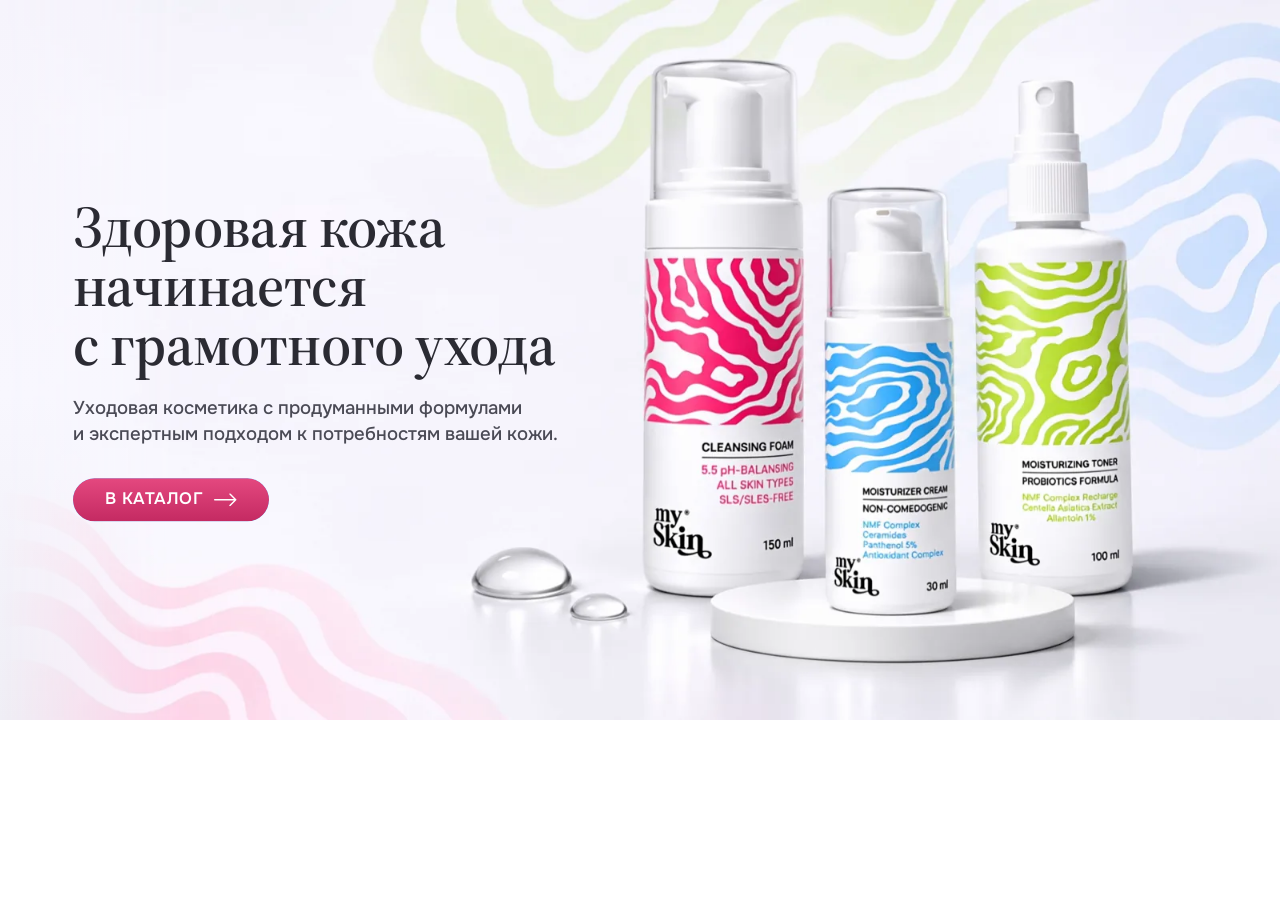
==== index.html @ d5d33ec2 "Add files via upload" ====
<!DOCTYPE html>
<html lang="ru"><head><meta charset="utf-8"><meta name="viewport" content="width=device-width,initial-scale=1">
<title>My Skin — первый экран</title>
<link rel="preconnect" href="https://fonts.googleapis.com"><link rel="preconnect" href="https://fonts.gstatic.com" crossorigin>
<link rel="stylesheet" href="https://fonts.googleapis.com/css2?family=Onest:wght@400;500;600&family=Source+Serif+4:opsz,wght@8..60,600&display=swap">
<link rel="stylesheet" href="hero.css"><style>body{margin:0}</style></head><body>
<section class="mskh" id="mskh" data-d="video/hero-desktop.mp4" data-m="video/hero-mobile.mp4" aria-label="My Skin">
<script>(function(s){if(!(window.matchMedia&&matchMedia('(prefers-reduced-motion: reduce)').matches))s.parentNode.className+=' mskh--js'})(document.currentScript)</script>
<div class="mskh-media">
<img class="mskh-fb mskh-fb--d" src="video/poster-desktop.webp" alt="Косметика My Skin: пенка, крем и тоник" width="1600" height="900">
<img class="mskh-fb mskh-fb--m" src="video/poster-mobile.webp" alt="Косметика My Skin: пенка, крем и тоник" width="720" height="1280">
<video class="mskh-video" muted playsinline preload="auto" aria-hidden="true"></video>
</div>
<div class="mskh-text">
<h1 class="mskh-h1">Здоровая кожа <br class="mskh-br">начинается <br class="mskh-br">с грамотного ухода</h1>
<p class="mskh-sub">Уходовая косметика с продуманными формулами <br class="mskh-br">и экспертным подходом к потребностям вашей кожи.</p>
<a class="mskh-btn" href="#catalog"><span>В КАТАЛОГ</span><svg viewBox="0 0 36 20" aria-hidden="true"><path d="M1 10h33M25 1l9 9-9 9" fill="none" stroke="currentColor" stroke-width="2.2" stroke-linecap="round" stroke-linejoin="round"/></svg></a>
</div>
</section>
<script src="hero.js"></script>
</body></html>
---- hero.css ----
/* My Skin — первый экран с видео. Все классы с префиксом mskh- (изолировано от Tilda) */
.mskh,.mskh *{box-sizing:border-box}
.mskh{--mskh-off:150px;position:relative;width:100%;height:min(calc(100vh - var(--mskh-off)),56.25vw);overflow:hidden;isolation:isolate;margin:0;font-family:'Onest',Arial,sans-serif;color:#2b2b33;background:linear-gradient(180deg,#f6f4fc 0,#f8f7fe 55%,#efeef5 100%)}
.mskh-media{position:absolute;top:0;right:0;height:100%;aspect-ratio:16/9;z-index:0;-webkit-mask-image:linear-gradient(90deg,transparent 0,#000 14%);mask-image:linear-gradient(90deg,transparent 0,#000 14%)}
.mskh-fb,.mskh-video{position:absolute;left:0;top:0;width:100%;height:100%;object-fit:cover;display:block}
.mskh-fb--m{display:none}
.mskh-video{opacity:0;transition:opacity .5s ease;background:transparent}
.mskh--js .mskh-fb{opacity:0}
.mskh--js .mskh-video.is-on{opacity:1}
.mskh-text{position:absolute;z-index:3;left:5.7%;top:50%;transform:translateY(-50%);width:46%}
.mskh-h1{margin:0;font-family:'Source Serif 4',Georgia,serif;font-weight:600;font-size:4.6vw;line-height:1;letter-spacing:-.01em;color:#2b2b33}
.mskh-sub{margin:1.7vw 0 2.3vw;font-size:1.45vw;line-height:1.4;font-weight:500;color:#4a4a55}
.mskh-btn{position:relative;display:inline-flex;align-items:center;gap:.8vw;padding:1.05vw 2.5vw;border-radius:999px;background:#7DA0E3;color:#fff;text-decoration:none;font-weight:600;font-size:1.3vw;letter-spacing:.03em;line-height:1;overflow:hidden;box-shadow:none}
.mskh-btn:before{content:"";position:absolute;inset:0;border-radius:inherit;background:linear-gradient(180deg,#E4487F 0,#C42A62 100%);transition:opacity .35s ease}
.mskh-btn>*{position:relative;z-index:1}
.mskh-btn svg{width:1.8vw;height:auto;transition:transform .35s ease}
.mskh-btn:hover,.mskh-btn:focus-visible{color:#fff}
.mskh-btn:hover:before,.mskh-btn:focus-visible:before{opacity:0}
.mskh-btn:hover svg,.mskh-btn:focus-visible svg{transform:translateX(.4vw)}
.mskh-btn:focus-visible{outline:2px solid #7DA0E3;outline-offset:3px}
@media (max-width:899px){
.mskh{height:auto;aspect-ratio:9/16;max-width:520px;margin:0 auto}
.mskh-media{left:0;right:auto;width:100%;aspect-ratio:auto;-webkit-mask-image:none;mask-image:none}
.mskh-fb--d{display:none}.mskh-fb--m{display:block}
.mskh-text{left:6%;right:6%;top:6%;transform:none;width:auto;text-align:center}
.mskh-h1{font-size:clamp(26px,8vw,42px)}
.mskh-sub{font-size:clamp(13px,3.6vw,18px);margin:3vw 0 4vw}
.mskh-sub .mskh-br{display:none}
.mskh-btn{font-size:clamp(13px,3.6vw,18px);padding:3.2vw 6.5vw;gap:2.2vw}
.mskh-btn svg{width:clamp(18px,5vw,26px)}
}
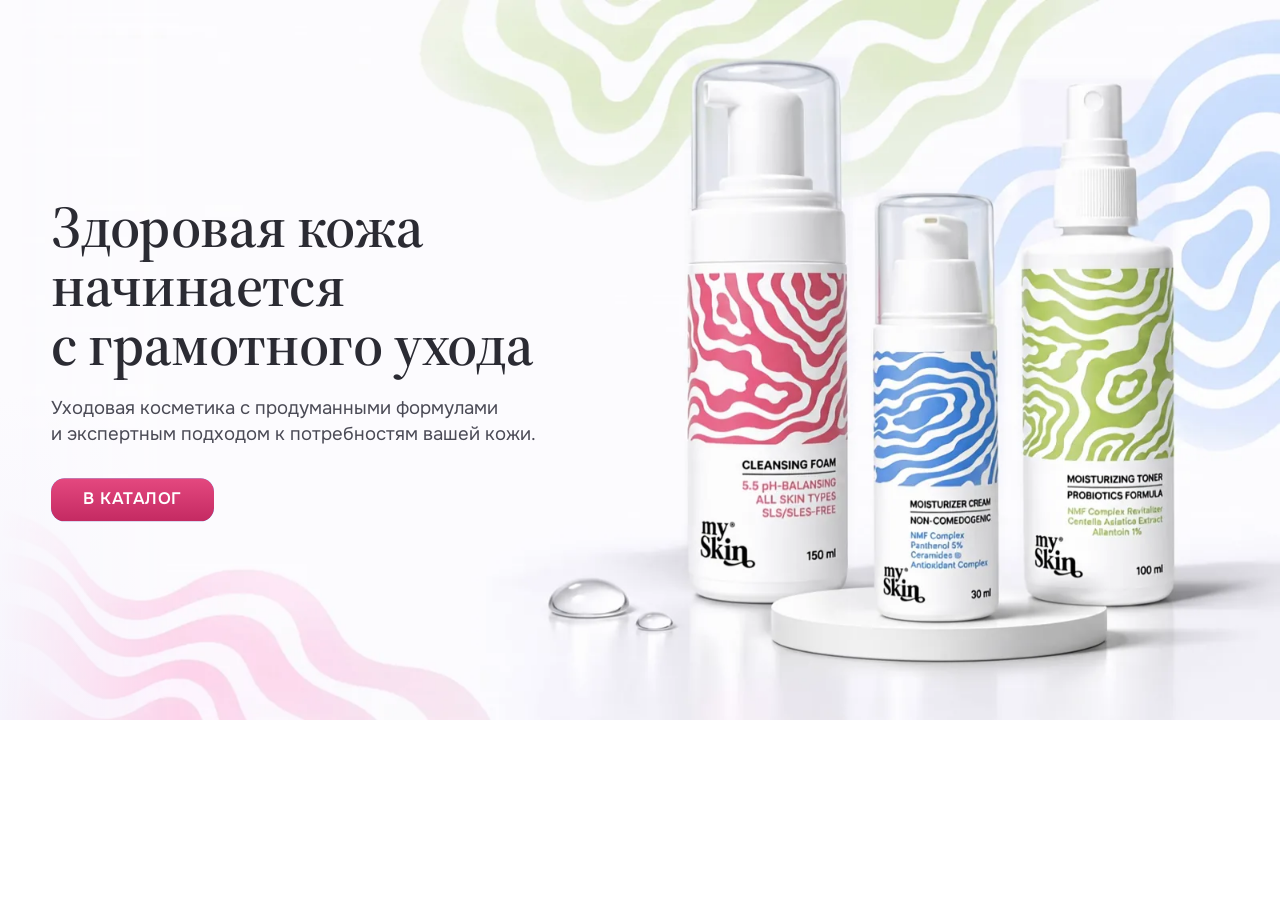
==== commit 331cd37c: "Add files via upload" ====
--- a/index.html
+++ b/index.html
@@ -14,7 +14,7 @@
 <div class="mskh-text">
 <h1 class="mskh-h1">Здоровая кожа <br class="mskh-br">начинается <br class="mskh-br">с грамотного ухода</h1>
 <p class="mskh-sub">Уходовая косметика с продуманными формулами <br class="mskh-br">и экспертным подходом к потребностям вашей кожи.</p>
-<a class="mskh-btn" href="#catalog"><span>В КАТАЛОГ</span><svg viewBox="0 0 36 20" aria-hidden="true"><path d="M1 10h33M25 1l9 9-9 9" fill="none" stroke="currentColor" stroke-width="2.2" stroke-linecap="round" stroke-linejoin="round"/></svg></a>
+<a class="mskh-btn" href="#catalog"><span>В КАТАЛОГ</span></a>
 </div>
 </section>
 <script src="hero.js"></script>
--- a/hero.css
+++ b/hero.css
@@ -1,16 +1,16 @@
 /* My Skin — первый экран с видео. Все классы с префиксом mskh- (изолировано от Tilda) */
 .mskh,.mskh *{box-sizing:border-box}
-.mskh{--mskh-off:150px;position:relative;width:100%;height:min(calc(100vh - var(--mskh-off)),56.25vw);overflow:hidden;isolation:isolate;margin:0;font-family:'Onest',Arial,sans-serif;color:#2b2b33;background:linear-gradient(180deg,#f6f4fc 0,#f8f7fe 55%,#efeef5 100%)}
+.mskh{--mskh-off:150px;position:relative;width:100%;height:min(calc(100vh - var(--mskh-off)),56.25vw);overflow:hidden;isolation:isolate;margin:0;font-family:'Onest',Arial,sans-serif;color:#2b2b33;background:linear-gradient(180deg,#fcfbfe 0,#fcfbfe 55%,#f6f4fc 100%)}
 .mskh-media{position:absolute;top:0;right:0;height:100%;aspect-ratio:16/9;z-index:0;-webkit-mask-image:linear-gradient(90deg,transparent 0,#000 14%);mask-image:linear-gradient(90deg,transparent 0,#000 14%)}
 .mskh-fb,.mskh-video{position:absolute;left:0;top:0;width:100%;height:100%;object-fit:cover;display:block}
 .mskh-fb--m{display:none}
 .mskh-video{opacity:0;transition:opacity .5s ease;background:transparent}
 .mskh--js .mskh-fb{opacity:0}
 .mskh--js .mskh-video.is-on{opacity:1}
-.mskh-text{position:absolute;z-index:3;left:5.7%;top:50%;transform:translateY(-50%);width:46%}
+.mskh-text{position:absolute;z-index:3;left:calc(max(0px,(100% - 1600px)/2) + clamp(40px,4vw,60px));top:50%;transform:translateY(-50%);width:46%}
 .mskh-h1{margin:0;font-family:'Source Serif 4',Georgia,serif;font-weight:600;font-size:4.6vw;line-height:1;letter-spacing:-.01em;color:#2b2b33}
-.mskh-sub{margin:1.7vw 0 2.3vw;font-size:1.45vw;line-height:1.4;font-weight:500;color:#4a4a55}
-.mskh-btn{position:relative;display:inline-flex;align-items:center;gap:.8vw;padding:1.05vw 2.5vw;border-radius:999px;background:#7DA0E3;color:#fff;text-decoration:none;font-weight:600;font-size:1.3vw;letter-spacing:.03em;line-height:1;overflow:hidden;box-shadow:none}
+.mskh-sub{margin:1.7vw 0 2.3vw;font-size:1.45vw;line-height:1.4;font-weight:400;color:#4a4a55}
+.mskh-btn{position:relative;display:inline-flex;align-items:center;gap:.8vw;padding:1.05vw 2.5vw;border-radius:10pt;background:#7DA0E3;color:#fff;text-decoration:none;font-weight:600;font-size:1.3vw;letter-spacing:.03em;line-height:1;overflow:hidden;box-shadow:none}
 .mskh-btn:before{content:"";position:absolute;inset:0;border-radius:inherit;background:linear-gradient(180deg,#E4487F 0,#C42A62 100%);transition:opacity .35s ease}
 .mskh-btn>*{position:relative;z-index:1}
 .mskh-btn svg{width:1.8vw;height:auto;transition:transform .35s ease}
@@ -24,7 +24,7 @@
 .mskh-fb--d{display:none}.mskh-fb--m{display:block}
 .mskh-text{left:6%;right:6%;top:6%;transform:none;width:auto;text-align:center}
 .mskh-h1{font-size:clamp(26px,8vw,42px)}
-.mskh-sub{font-size:clamp(13px,3.6vw,18px);margin:3vw 0 4vw}
+.mskh-sub{font-size:clamp(15px,4.1vw,20px);margin:3vw 0 4vw;text-wrap:balance}
 .mskh-sub .mskh-br{display:none}
 .mskh-btn{font-size:clamp(13px,3.6vw,18px);padding:3.2vw 6.5vw;gap:2.2vw}
 .mskh-btn svg{width:clamp(18px,5vw,26px)}
